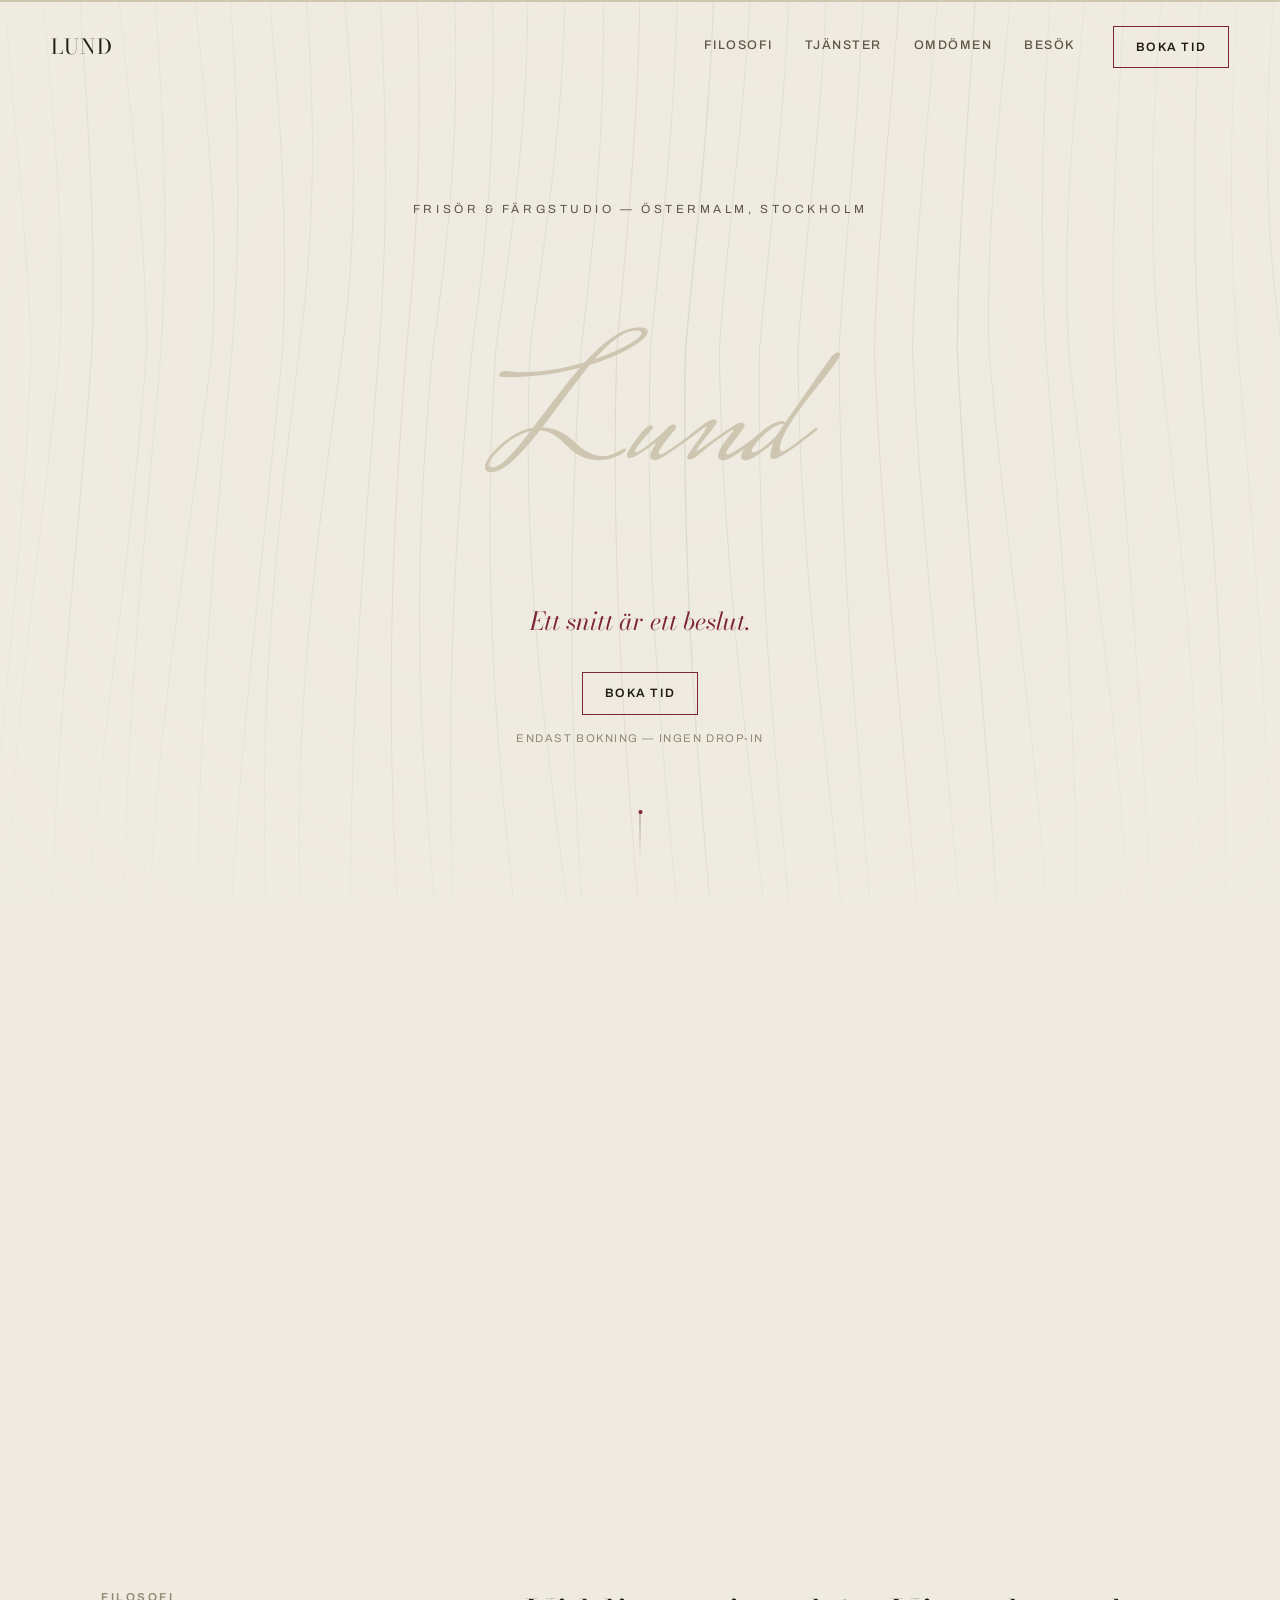
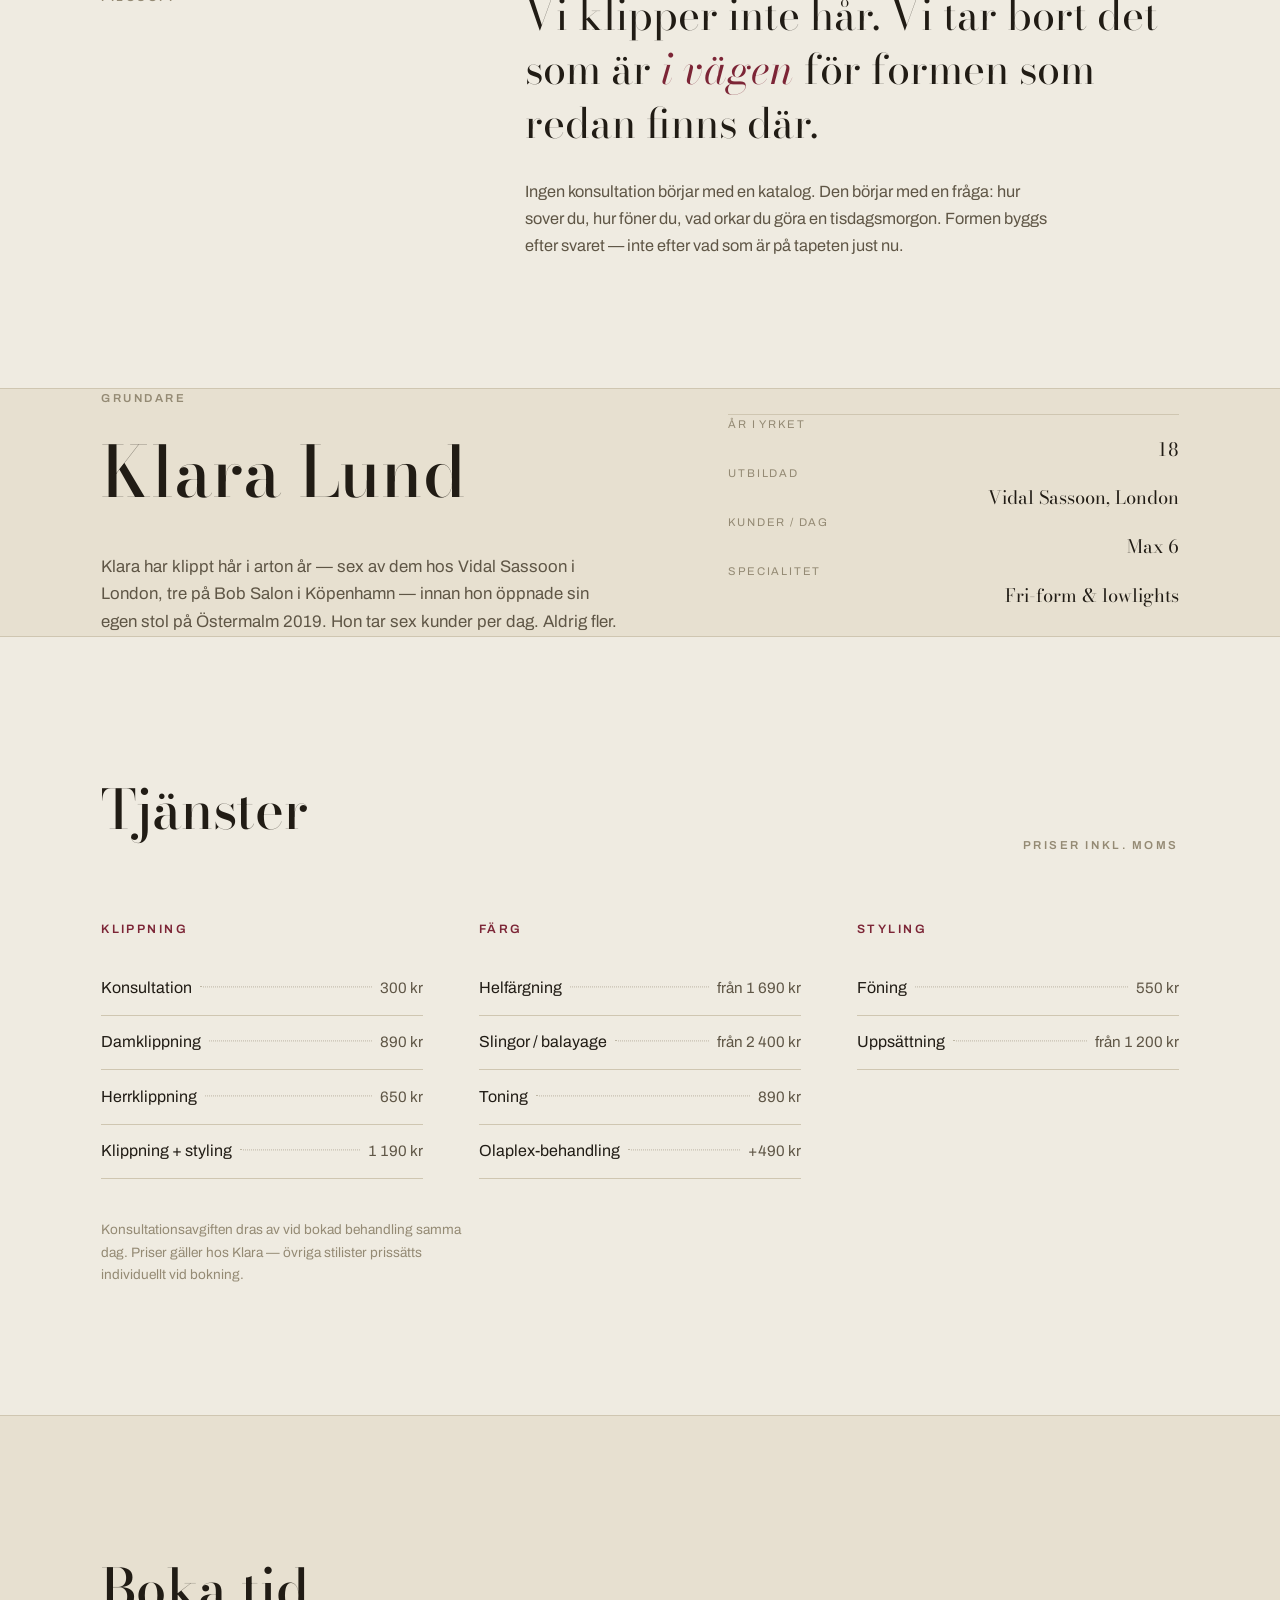
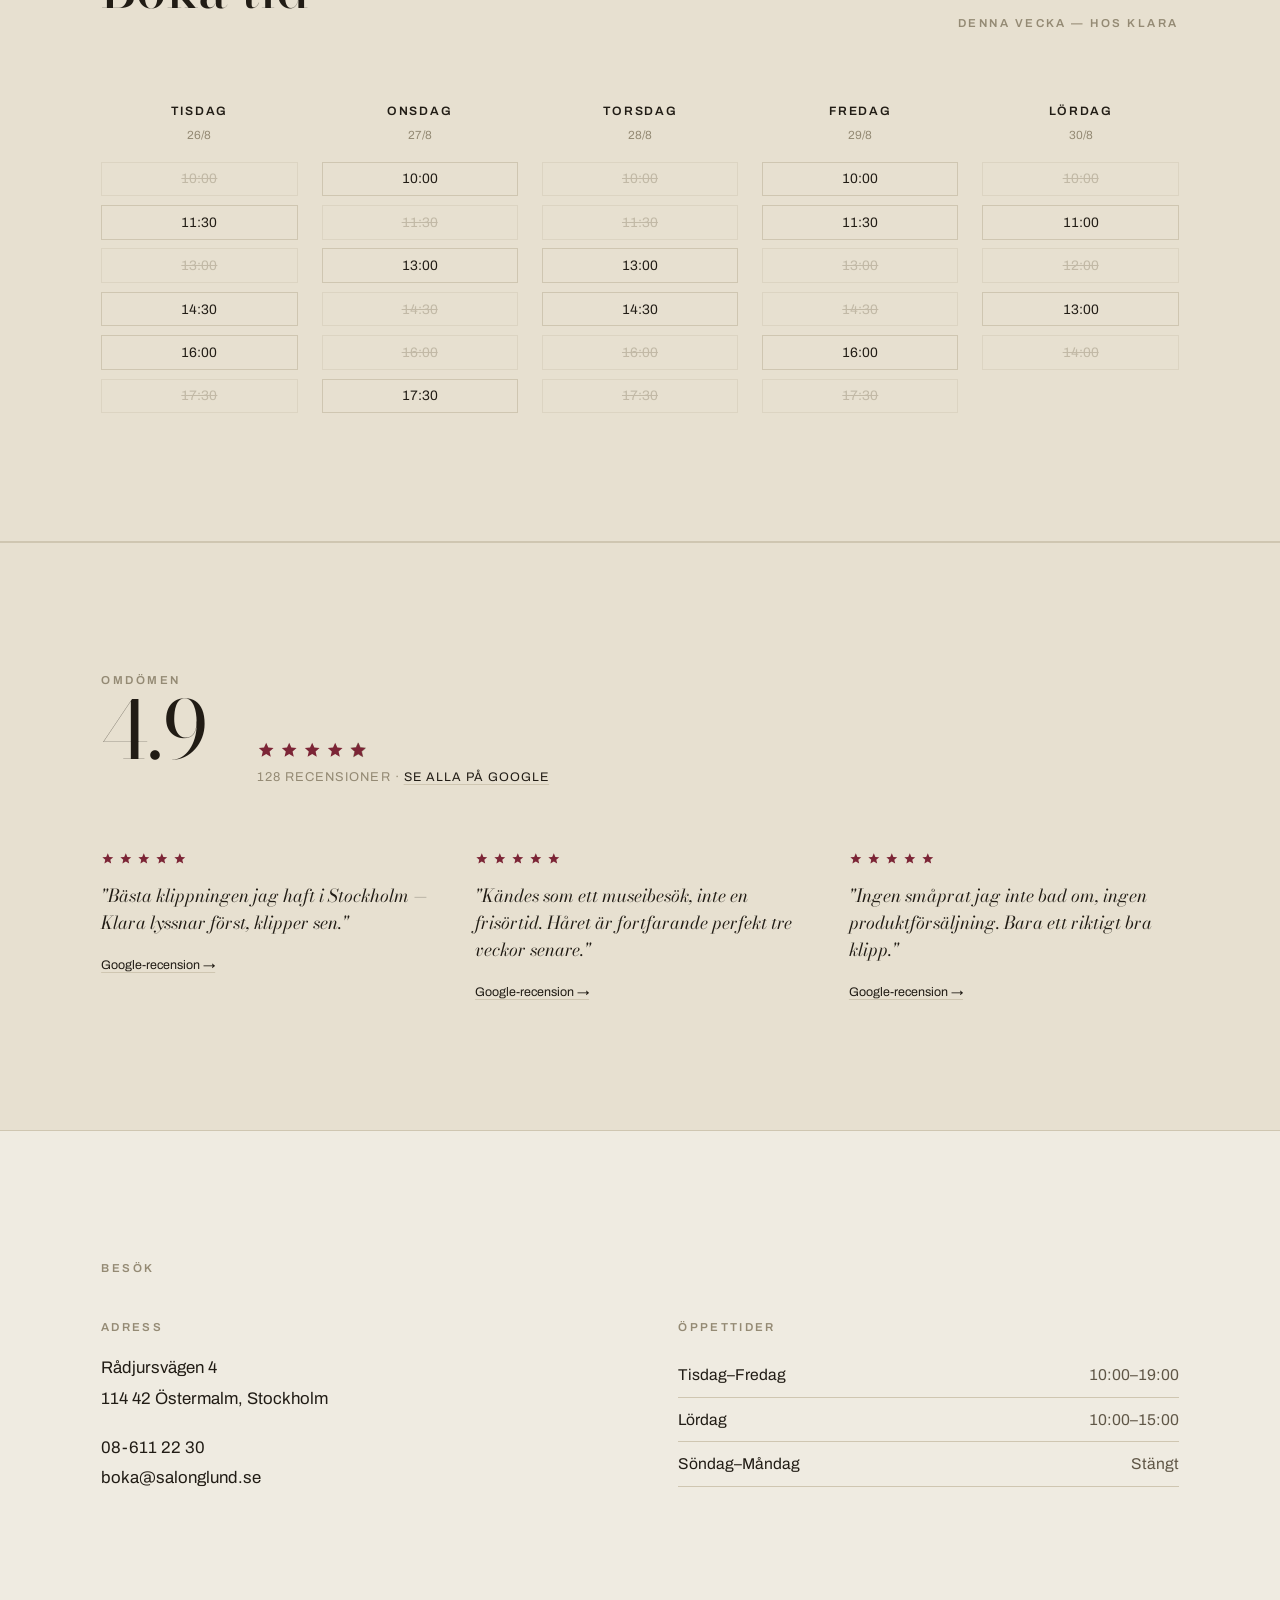
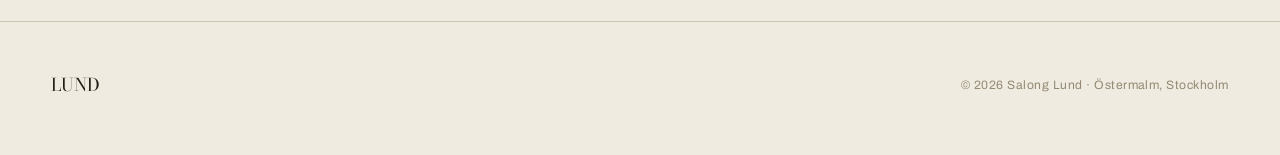
==== sites/f39015e5-6d2f-413e-9696-3f8cc32d538b/index.html @ 849faa2c "Publish: Salong Lund — index.html" ====
<!DOCTYPE html>
<html lang="sv">
<head>
<meta charset="UTF-8">
<meta name="viewport" content="width=device-width, initial-scale=1.0">
<meta name="description" content="Salong Lund — frisör i Östermalm, Stockholm. Design-koncept publicerat via AIOS.">
<title>Salong Lund</title>
<link rel="preconnect" href="https://fonts.googleapis.com">
<link rel="preconnect" href="https://fonts.gstatic.com" crossorigin>
<link href="https://fonts.googleapis.com/css2?family=Bodoni+Moda:ital,opsz,wght@0,6..96,400..600;1,6..96,400..500&family=Archivo:ital,wght@0,400;0,500;0,600;1,400&family=Mrs+Saint+Delafield&display=swap" rel="stylesheet">

<style>
  :root {
    --paper: #efebe1;
    --paper-2: #e7e0d0;
    --paper-3: #ded5c0;
    --ink: #211c15;
    --ink-dim: #5f5646;
    --ink-faint: #948a74;
    --stone: #cfc6b1;
    --oxblood: #7c2536;
    --oxblood-bright: #9c3346;
    --oxblood-tint: rgba(124, 37, 54, 0.1);

    --font-display: 'Bodoni Moda', 'Didot', 'Bodoni MT', Georgia, serif;
    --font-body: 'Archivo', 'Helvetica Neue', Arial, sans-serif;

    color-scheme: light;
  }

  * { box-sizing: border-box; }
  html { scroll-behavior: auto; }
  @media (prefers-reduced-motion: no-preference) { html { scroll-behavior: smooth; } }

  body {
    margin: 0;
    background: var(--paper);
    color: var(--ink);
    font-family: var(--font-body);
    font-size: 16px;
    line-height: 1.65;
    -webkit-font-smoothing: antialiased;
    overflow-x: hidden;
  }

  a { color: inherit; }
  h1, h2, h3 { font-family: var(--font-display); font-weight: 500; margin: 0; text-wrap: balance; }
  p { margin: 0; }
  .container { max-width: 1180px; margin: 0 auto; padding: 0 clamp(1.25rem, 4vw, 3.5rem); }

  .eyebrow {
    font-size: 0.72rem;
    font-weight: 600;
    letter-spacing: 0.22em;
    text-transform: uppercase;
    color: var(--ink-faint);
  }

  ::selection { background: var(--oxblood); color: var(--paper); }
  a:focus-visible, button:focus-visible { outline: 1.5px solid var(--oxblood-bright); outline-offset: 4px; }

  /* ---------------------------------- scroll progress ---------------------------------- */

  .scroll-progress {
    position: fixed; top: 0; left: 0; right: 0;
    height: 2px;
    z-index: 60;
    background: var(--stone);
    transform-origin: 0 50%;
  }
  .scroll-progress span {
    display: block; height: 100%; width: 100%;
    background: var(--oxblood);
    transform: scaleX(0);
    transform-origin: 0 50%;
    will-change: transform;
  }

  /* ---------------------------------- header ---------------------------------- */

  .site-header {
    position: fixed; top: 0; left: 0; right: 0; z-index: 50;
    display: flex; align-items: center; justify-content: space-between;
    padding: 1.6rem clamp(1.25rem, 4vw, 3.5rem);
    background: transparent;
    border-bottom: 1px solid transparent;
    transition: background-color 0.4s ease, border-color 0.4s ease, padding 0.4s ease;
  }
  .site-header.is-scrolled {
    background: rgba(239, 235, 225, 0.88);
    backdrop-filter: blur(10px);
    border-bottom-color: var(--stone);
    padding-top: 1.05rem; padding-bottom: 1.05rem;
  }
  .header-mark {
    font-family: var(--font-display);
    font-size: 1.3rem;
    letter-spacing: 0.04em;
    opacity: 0;
    transform: translateY(-6px);
    transition: opacity 0.5s ease, transform 0.5s ease;
  }
  .header-mark.is-visible { opacity: 1; transform: translateY(0); }
  .header-nav { display: flex; align-items: center; gap: clamp(1.25rem, 3vw, 2.75rem); }
  .header-nav a.nav-link {
    text-decoration: none; font-size: 0.78rem; font-weight: 500;
    letter-spacing: 0.12em; text-transform: uppercase; color: var(--ink-dim);
    position: relative; padding-bottom: 0.2rem;
  }
  .header-nav a.nav-link::after {
    content: ''; position: absolute; left: 0; right: 100%; bottom: 0;
    height: 1px; background: var(--oxblood); transition: right 0.3s ease;
  }
  .header-nav a.nav-link:hover::after, .header-nav a.nav-link:focus-visible::after { right: 0; }
  .header-nav a.nav-link:hover, .header-nav a.nav-link:focus-visible { color: var(--ink); }

  .btn-book {
    display: inline-flex; align-items: center; gap: 0.5rem; text-decoration: none;
    border: 1px solid var(--oxblood); color: var(--ink);
    background: transparent; padding: 0.65rem 1.35rem;
    font-size: 0.76rem; font-weight: 600; letter-spacing: 0.14em; text-transform: uppercase;
    transition: background-color 0.25s ease, color 0.25s ease;
  }
  .btn-book:hover, .btn-book:focus-visible { background: var(--oxblood); color: var(--paper); }

  /* ---------------------------------- hero ---------------------------------- */

  .hero-pin-spacer {
    position: relative;
    height: calc(100svh + 560px); /* 560px extra = the scroll budget the signature fill consumes while pinned; keep in sync with SIGNATURE_SCROLL_PX in JS */
  }
  @media (prefers-reduced-motion: reduce) { .hero-pin-spacer { height: 100svh; } }

  .hero {
    position: sticky; top: 0; height: 100svh;
    display: flex; flex-direction: column; align-items: center; justify-content: center;
    text-align: center; padding: 7rem 1.5rem 4rem; overflow: hidden;
  }
  @media (prefers-reduced-motion: reduce) { .hero { position: static; } }
  .hero canvas {
    position: absolute; inset: -6% -6%; width: 112%; height: 112%;
    opacity: 0.85; will-change: transform;
  }
  .hero-veil {
    position: absolute; inset: 0;
    background: radial-gradient(ellipse at 50% 42%, rgba(239,235,225,0) 0%, rgba(239,235,225,0.35) 58%, rgba(239,235,225,0.94) 100%);
  }
  .hero-inner { position: relative; z-index: 1; display: flex; flex-direction: column; align-items: center; gap: 0.6rem; will-change: transform, opacity; }
  .hero-eyebrow { font-size: 0.74rem; letter-spacing: 0.3em; text-transform: uppercase; color: var(--ink-dim); margin-bottom: 1.2rem; }

  .signature-wrap {
    position: relative;
    display: inline-block;
    font-family: 'Mrs Saint Delafield', 'Segoe Script', cursive;
    font-size: clamp(5.5rem, 16vw, 11rem);
    line-height: 1.4;
  }
  .signature-text {
    display: block;
    font: inherit;
    /* Padding lives HERE, not on .signature-wrap — background-clip:text
       paints relative to this element's own box, so the safety margin for
       the script font's swashes/ascenders (L's tail, d's loop) has to be
       part of the box the gradient is actually sized against. Padding on
       the parent only repositions this box, it doesn't enlarge what the
       gradient covers. */
    padding: 0.35em 0.5em 0.08em 0.5em;
    text-align: center;
    background-image: linear-gradient(90deg,
      var(--oxblood) 0%, var(--oxblood) var(--fill, 0%),
      var(--stone) var(--fill, 0%), var(--stone) 100%);
    background-size: 100% 100%;
    background-repeat: no-repeat;
    -webkit-background-clip: text;
    background-clip: text;
    color: var(--stone); /* fallback if background-clip:text isn't supported */
    -webkit-text-fill-color: transparent;
  }
  @supports not (background-clip: text) {
    .signature-text { color: var(--stone); -webkit-text-fill-color: initial; }
  }
  .signature-tip {
    position: absolute;
    top: 18%;
    width: 7px; height: 7px;
    border-radius: 50%;
    background: var(--oxblood);
    box-shadow: 0 0 0 5px var(--oxblood-tint);
    transform: translate(-50%, -50%);
    opacity: 0;
    pointer-events: none;
  }
  @media (prefers-reduced-motion: reduce) { .signature-tip { display: none; } }

  .hero-line {
    font-family: var(--font-display); font-style: italic; font-weight: 400;
    font-size: clamp(1.15rem, 2.4vw, 1.55rem); color: var(--oxblood);
    margin-top: 1.3rem;
    opacity: 0; transform: translateY(8px);
    transition: opacity 0.6s ease, transform 0.6s ease;
  }
  .hero-line.is-visible { opacity: 1; transform: translateY(0); }
  .hero-actions {
    display: flex; flex-direction: column; align-items: center; gap: 0.9rem; margin-top: 1.3rem;
    opacity: 0; transform: translateY(8px);
    transition: opacity 0.6s ease 0.1s, transform 0.6s ease 0.1s;
  }
  .hero-actions.is-visible { opacity: 1; transform: translateY(0); }
  .hero-actions small { font-size: 0.7rem; letter-spacing: 0.14em; text-transform: uppercase; color: var(--ink-faint); }
  @media (prefers-reduced-motion: reduce) {
    .hero-line, .hero-actions { opacity: 1; transform: none; transition: none; }
  }

  .scroll-cue { position: absolute; bottom: 2.4rem; left: 50%; transform: translateX(-50%); width: 1px; height: 3.2rem; background: linear-gradient(var(--ink-faint), transparent); transition: opacity 0.4s ease; }
  .scroll-cue::after {
    content: ''; position: absolute; top: 0; left: -1.5px; width: 4px; height: 4px; border-radius: 50%;
    background: var(--oxblood); animation: cue-drop 2.6s ease-in-out infinite;
  }
  @media (prefers-reduced-motion: reduce) { .scroll-cue::after { animation: none; top: 40%; } }
  @keyframes cue-drop { 0% { top: 0; opacity: 0; } 20% { opacity: 1; } 80% { opacity: 1; } 100% { top: 90%; opacity: 0; } }

  /* ---------------------------------- shared chrome ---------------------------------- */

  section.block { padding: clamp(5rem, 10vw, 8.5rem) 0; }

  .reveal { opacity: 0; transform: translateY(26px); transition: opacity 0.85s cubic-bezier(.16,.8,.24,1), transform 0.85s cubic-bezier(.16,.8,.24,1); transition-delay: var(--reveal-delay, 0s); }
  .reveal.is-visible { opacity: 1; transform: translateY(0); }
  .reveal-left { transform: translateX(-28px); }
  .reveal-left.is-visible { transform: translateX(0); }
  .reveal-right { transform: translateX(28px); }
  .reveal-right.is-visible { transform: translateX(0); }
  @media (prefers-reduced-motion: reduce) { .reveal { opacity: 1; transform: none; transition: none; } }

  /* ---------------------------------- philosophy ---------------------------------- */

  .philosophy-grid { display: grid; grid-template-columns: 0.85fr 1.6fr; gap: clamp(2rem, 6vw, 5rem); align-items: start; }
  .philosophy-sticky { position: sticky; top: 8.5rem; }
  .philosophy-quote { font-family: var(--font-display); font-size: clamp(1.7rem, 3.4vw, 2.6rem); line-height: 1.3; color: var(--ink); }
  .philosophy-quote em { color: var(--oxblood); font-style: italic; }
  .philosophy-body { margin-top: 1.8rem; max-width: 58ch; color: var(--ink-dim); font-size: 1.02rem; }
  .read-line { position: relative; width: 1px; height: 100%; background: var(--stone); position: absolute; left: -2rem; top: 0; display: none; }

  /* ---------------------------------- founder ---------------------------------- */

  .founder { background: var(--paper-2); border-top: 1px solid var(--stone); border-bottom: 1px solid var(--stone); }
  .founder-grid { display: grid; grid-template-columns: 1.1fr 0.9fr; gap: clamp(2.5rem, 6vw, 6rem); align-items: center; }
  .founder-name { font-size: clamp(2.6rem, 6vw, 4.4rem); margin: 0.4rem 0 1.4rem; }
  .founder-bio { color: var(--ink-dim); font-size: 1.05rem; max-width: 52ch; }
  .founder-facts { display: flex; flex-direction: column; border-top: 1px solid var(--stone); }
  .founder-facts dl { display: flex; justify-content: space-between; align-items: baseline; gap: 1.5rem; margin: 0; padding: 1.05rem 0; border-bottom: 1px solid var(--stone); }
  .founder-facts dt { font-size: 0.7rem; letter-spacing: 0.16em; text-transform: uppercase; color: var(--ink-faint); }
  .founder-facts dd { margin: 0; text-align: right; font-family: var(--font-display); font-size: 1.15rem; color: var(--ink); font-variant-numeric: tabular-nums; }

  /* ---------------------------------- services menu ---------------------------------- */

  .menu-head { display: flex; justify-content: space-between; align-items: flex-end; gap: 2rem; margin-bottom: clamp(2.5rem, 6vw, 4rem); }
  .menu-title { font-size: clamp(2.2rem, 5vw, 3.4rem); }
  .menu-groups { display: grid; grid-template-columns: repeat(3, 1fr); gap: clamp(2.5rem, 5vw, 3.5rem); }
  .menu-group h3 { font-size: 0.76rem; font-weight: 600; letter-spacing: 0.2em; text-transform: uppercase; color: var(--oxblood); font-family: var(--font-body); margin-bottom: 1.4rem; }
  .menu-item { display: flex; align-items: baseline; gap: 0.5rem; padding: 0.85rem 0; border-bottom: 1px solid var(--stone); }
  .menu-item .name { font-size: 1rem; color: var(--ink); }
  .menu-item .leader { flex: 1; border-bottom: 1px dotted var(--ink-faint); transform: translateY(-0.35em); opacity: 0.55; }
  .menu-item .price { font-variant-numeric: tabular-nums; color: var(--ink-dim); font-size: 0.95rem; white-space: nowrap; }
  .menu-note { margin-top: 2.5rem; font-size: 0.85rem; color: var(--ink-faint); max-width: 46ch; }

  /* ---------------------------------- booking ---------------------------------- */

  .booking { background: var(--paper-2); border-top: 1px solid var(--stone); border-bottom: 1px solid var(--stone); }
  .booking-head { display: flex; justify-content: space-between; align-items: flex-end; gap: 2rem; margin-bottom: clamp(2.5rem, 6vw, 4rem); }
  .booking-title { font-size: clamp(2.2rem, 5vw, 3.4rem); }
  .booking-grid { display: grid; grid-template-columns: repeat(5, 1fr); gap: clamp(0.75rem, 2vw, 1.5rem); }
  .booking-day-label { text-align: center; margin-bottom: 1rem; }
  .booking-day-label .d { font-family: var(--font-body); font-size: 0.76rem; font-weight: 600; letter-spacing: 0.14em; text-transform: uppercase; color: var(--ink); }
  .booking-day-label .date { display: block; font-size: 0.74rem; color: var(--ink-faint); margin-top: 0.15rem; }
  .booking-slots { display: flex; flex-direction: column; gap: 0.55rem; }
  .slot-btn {
    font-family: var(--font-body); font-variant-numeric: tabular-nums;
    font-size: 0.86rem; padding: 0.55rem 0.4rem; text-align: center;
    border: 1px solid var(--stone); background: transparent; color: var(--ink);
    cursor: pointer; transition: background-color 0.2s ease, color 0.2s ease, border-color 0.2s ease;
  }
  .slot-btn:hover:not(:disabled) { border-color: var(--oxblood); }
  .slot-btn:disabled { color: var(--ink-faint); border-color: var(--stone); opacity: 0.45; cursor: default; text-decoration: line-through; }
  .slot-btn.is-selected { background: var(--oxblood); border-color: var(--oxblood); color: var(--paper); }

  /* ---------------------------------- fake third-party widget mockup ----------------------------------
     Deliberately NOT Lund's own design language (different fonts, different
     colors, rounder corners) — the whole point is to show how it would jar
     against the rest of the site. Invented colors "in the style of" a
     generic booking SaaS, not a real screenshot or copy of anyone's actual
     product — labeled as such inside itself too. */
  .bd-backdrop {
    position: fixed; inset: 0; z-index: 200;
    background: rgba(15, 20, 18, 0.55);
    display: flex; align-items: center; justify-content: center;
    padding: 1.5rem;
    opacity: 0; pointer-events: none;
    transition: opacity 0.25s ease;
  }
  .bd-backdrop.is-open { opacity: 1; pointer-events: auto; }
  .bd-modal {
    width: 100%; max-width: 380px;
    background: #ffffff;
    border-radius: 14px;
    overflow: hidden;
    font-family: -apple-system, BlinkMacSystemFont, "Segoe UI", Roboto, Helvetica, Arial, sans-serif;
    box-shadow: 0 20px 60px rgba(0,0,0,0.35);
    transform: translateY(14px) scale(0.98);
    transition: transform 0.25s ease;
  }
  .bd-backdrop.is-open .bd-modal { transform: translateY(0) scale(1); }
  .bd-header {
    background: #0f4c3d; color: #fff;
    padding: 1rem 1.25rem;
    display: flex; align-items: center; justify-content: space-between;
  }
  .bd-brand { display: flex; align-items: center; gap: 0.5rem; font-weight: 700; font-size: 1rem; letter-spacing: -0.01em; }
  .bd-brand .dot { width: 9px; height: 9px; border-radius: 50%; background: #4fd8a8; }
  .bd-close { background: none; border: 0; color: rgba(255,255,255,0.8); font-size: 1.2rem; cursor: pointer; line-height: 1; padding: 0.25rem; }
  .bd-close:hover { color: #fff; }
  .bd-body { padding: 1.25rem 1.25rem 1.5rem; }
  .bd-disclaimer {
    font-size: 0.68rem; color: #8a8f8d; background: #f2f4f3;
    border-radius: 6px; padding: 0.45rem 0.6rem; margin-bottom: 1rem;
    line-height: 1.4;
  }
  .bd-slot-summary { font-size: 0.95rem; color: #16211c; margin-bottom: 1rem; }
  .bd-slot-summary strong { display: block; font-size: 1.05rem; margin-bottom: 0.15rem; }
  .bd-field { margin-bottom: 0.85rem; }
  .bd-field label { display: block; font-size: 0.76rem; color: #5b625f; margin-bottom: 0.3rem; }
  .bd-field input {
    width: 100%; box-sizing: border-box;
    border: 1px solid #d7dcda; border-radius: 8px;
    padding: 0.6rem 0.7rem; font-size: 0.92rem; font-family: inherit; color: #16211c;
  }
  .bd-field input:focus { outline: none; border-color: #0f4c3d; box-shadow: 0 0 0 3px rgba(15,76,61,0.14); }
  .bd-confirm-btn {
    width: 100%; border: 0; border-radius: 8px;
    background: #0f4c3d; color: #fff;
    padding: 0.8rem; font-size: 0.95rem; font-weight: 600; font-family: inherit;
    cursor: pointer; margin-top: 0.3rem;
    transition: background-color 0.2s ease;
  }
  .bd-confirm-btn:hover { background: #123f34; }
  .bd-success { display: none; text-align: center; padding: 0.5rem 0 0.25rem; }
  .bd-success .check {
    width: 42px; height: 42px; border-radius: 50%; background: #e6f6ef; color: #0f4c3d;
    display: flex; align-items: center; justify-content: center; margin: 0 auto 0.75rem; font-size: 1.3rem;
  }
  .bd-success p { font-size: 0.92rem; color: #16211c; margin-bottom: 0.3rem; }
  .bd-success .fine { font-size: 0.76rem; color: #8a8f8d; }
  .bd-backdrop.is-done .bd-form { display: none; }
  .bd-backdrop.is-done .bd-success { display: block; }

  @media (max-width: 860px) {
    .booking-grid { grid-template-columns: repeat(5, minmax(0, 1fr)); gap: 0.4rem; }
    .slot-btn { font-size: 0.72rem; padding: 0.45rem 0.15rem; }
    .booking-day-label .d { font-size: 0.62rem; }
  }
  @media (max-width: 620px) {
    .booking-grid { grid-template-columns: 1fr; gap: 1.5rem; }
    .booking-slots { flex-direction: row; flex-wrap: wrap; }
    .slot-btn { flex: 1 1 30%; }
  }

  /* ---------------------------------- reviews ---------------------------------- */

  .reviews { background: var(--paper-2); border-top: 1px solid var(--stone); border-bottom: 1px solid var(--stone); }
  .reviews-top { display: flex; align-items: baseline; gap: clamp(1.5rem, 4vw, 3rem); flex-wrap: wrap; margin-bottom: clamp(2.5rem, 6vw, 4rem); }
  .rating-number { font-family: var(--font-display); font-size: clamp(3.2rem, 7vw, 5rem); line-height: 1; font-variant-numeric: tabular-nums; }
  .rating-side { display: flex; flex-direction: column; gap: 0.5rem; }

  .stars { display: inline-flex; gap: 0.28rem; }
  .star { position: relative; width: 1.15rem; height: 1.15rem; }
  .star svg { position: absolute; inset: 0; width: 100%; height: 100%; }
  .star .bg path { fill: none; stroke: var(--ink-faint); stroke-width: 1.2; }
  .star .fg { position: absolute; inset: 0; overflow: hidden; }
  .star .fg path { fill: var(--oxblood); }
  .star-filled path { fill: var(--oxblood); }
  .star-outline path { fill: none; stroke: var(--ink-faint); stroke-width: 1.2; }
  .rating-count { font-size: 0.8rem; letter-spacing: 0.08em; text-transform: uppercase; color: var(--ink-faint); }

  .review-grid { display: grid; grid-template-columns: repeat(3, 1fr); gap: clamp(1.75rem, 4vw, 2.75rem); }
  .review-card { display: flex; flex-direction: column; gap: 1.1rem; }
  .review-card .stars .star { width: 0.85rem; height: 0.85rem; }
  .review-card p.quote { font-family: var(--font-display); font-style: italic; font-size: 1.12rem; line-height: 1.5; color: var(--ink); }
  .review-source {
    display: inline-flex; align-items: center; gap: 0.35rem;
    font-size: 0.78rem; color: var(--ink);
    text-decoration: underline; text-decoration-color: var(--stone); text-underline-offset: 3px;
    width: fit-content;
  }
  .review-source:hover, .review-source:focus-visible { text-decoration-color: var(--oxblood); }
  .rating-source {
    font-size: 0.78rem; color: var(--ink); text-decoration: underline;
    text-decoration-color: var(--stone); text-underline-offset: 3px;
  }
  .rating-source:hover, .rating-source:focus-visible { text-decoration-color: var(--oxblood); }

  /* ---------------------------------- visit ---------------------------------- */

  .visit-grid { display: grid; grid-template-columns: 1fr 1fr; gap: clamp(2.5rem, 6vw, 5rem); }
  .visit-block h3 { font-size: 0.72rem; font-weight: 600; letter-spacing: 0.2em; text-transform: uppercase; color: var(--ink-faint); font-family: var(--font-body); margin-bottom: 1rem; }
  .visit-block address, .visit-block p { font-style: normal; color: var(--ink); font-size: 1.05rem; line-height: 1.8; }
  .hours-table { width: 100%; border-collapse: collapse; margin-top: 0.2rem; }
  .hours-table td { padding: 0.55rem 0; border-bottom: 1px solid var(--stone); font-size: 0.98rem; }
  .hours-table td:last-child { text-align: right; font-variant-numeric: tabular-nums; color: var(--ink-dim); }

  /* ---------------------------------- footer ---------------------------------- */

  .site-footer {
    padding: 3rem clamp(1.25rem, 4vw, 3.5rem) 3.5rem;
    display: flex; justify-content: space-between; align-items: center; flex-wrap: wrap; gap: 1rem;
    border-top: 1px solid var(--stone);
  }
  .site-footer .mark { font-family: var(--font-display); font-size: 1.1rem; }
  .site-footer .fine { font-size: 0.76rem; color: var(--ink-faint); letter-spacing: 0.04em; }

  /* ---------------------------------- responsive ---------------------------------- */

  @media (max-width: 860px) {
    .header-nav .nav-links { display: none; }
    .philosophy-grid, .founder-grid, .visit-grid { grid-template-columns: 1fr; }
    .philosophy-sticky { position: static; }
    .menu-groups { grid-template-columns: 1fr; }
    .review-grid { grid-template-columns: 1fr; gap: 2.5rem; }
    .reviews-top { flex-direction: column; align-items: flex-start; gap: 0.9rem; }
  }
</style>
</head>
<body>
<div class="scroll-progress"><span id="scrollProgressBar"></span></div>

<header class="site-header" id="siteHeader">
  <div class="header-mark" id="headerMark">LUND</div>
  <nav class="header-nav">
    <div class="nav-links" style="display:flex; gap:2rem;">
      <a class="nav-link" href="#filosofi">Filosofi</a>
      <a class="nav-link" href="#tjanster">Tjänster</a>
      <a class="nav-link" href="#omdomen">Omdömen</a>
      <a class="nav-link" href="#besok">Besök</a>
    </div>
    <a class="btn-book" href="#boka">Boka tid</a>
  </nav>
</header>

<main>
  <div class="hero-pin-spacer" id="heroPinSpacer">
    <section class="hero">
      <canvas id="strandCanvas" aria-hidden="true"></canvas>
      <div class="hero-veil" aria-hidden="true"></div>
      <div class="hero-inner" id="heroInner">
        <p class="hero-eyebrow">Frisör &amp; färgstudio — Östermalm, Stockholm</p>
        <h1 class="signature-wrap" id="signatureWrap">
          <span class="signature-text" id="signatureText">Lund</span>
          <span class="signature-tip" id="signatureTip" aria-hidden="true"></span>
        </h1>
        <p class="hero-line" id="heroLine">Ett snitt är ett beslut.</p>
        <div class="hero-actions" id="heroActions">
          <a class="btn-book" href="#boka">Boka tid</a>
          <small>Endast bokning — ingen drop-in</small>
        </div>
      </div>
      <div class="scroll-cue" id="scrollCue" aria-hidden="true"></div>
    </section>
  </div>

  <section class="block" id="filosofi">
    <div class="container philosophy-grid">
      <div class="philosophy-sticky reveal reveal-left"><p class="eyebrow">Filosofi</p></div>
      <div class="reveal reveal-right" style="--reveal-delay:0.1s;">
        <p class="philosophy-quote">Vi klipper inte hår. Vi tar bort det som är <em>i vägen</em> för formen som redan finns där.</p>
        <p class="philosophy-body">Ingen konsultation börjar med en katalog. Den börjar med en fråga: hur sover du, hur föner du, vad orkar du göra en tisdagsmorgon. Formen byggs efter svaret — inte efter vad som är på tapeten just nu.</p>
      </div>
    </div>
  </section>

  <section class="founder">
    <div class="container">
      <div class="founder-grid">
        <div class="reveal reveal-left">
          <p class="eyebrow">Grundare</p>
          <h2 class="founder-name">Klara Lund</h2>
          <p class="founder-bio">Klara har klippt hår i arton år — sex av dem hos Vidal Sassoon i London, tre på Bob Salon i Köpenhamn — innan hon öppnade sin egen stol på Östermalm 2019. Hon tar sex kunder per dag. Aldrig fler.</p>
        </div>
        <dl class="founder-facts reveal reveal-right" style="--reveal-delay:0.15s;">
          <div><dt>År i yrket</dt><dd data-count-to="18">0</dd></div>
          <div><dt>Utbildad</dt><dd>Vidal Sassoon, London</dd></div>
          <div><dt>Kunder / dag</dt><dd>Max <span data-count-to="6">0</span></dd></div>
          <div><dt>Specialitet</dt><dd>Fri-form &amp; lowlights</dd></div>
        </dl>
      </div>
    </div>
  </section>

  <section class="block" id="tjanster">
    <div class="container">
      <div class="menu-head reveal">
        <h2 class="menu-title">Tjänster</h2>
        <p class="eyebrow">Priser inkl. moms</p>
      </div>
      <div class="menu-groups">
        <div class="menu-group reveal" style="--reveal-delay:0s;">
          <h3>Klippning</h3>
          <div class="menu-item"><span class="name">Konsultation</span><span class="leader"></span><span class="price">300 kr</span></div>
          <div class="menu-item"><span class="name">Damklippning</span><span class="leader"></span><span class="price">890 kr</span></div>
          <div class="menu-item"><span class="name">Herrklippning</span><span class="leader"></span><span class="price">650 kr</span></div>
          <div class="menu-item"><span class="name">Klippning + styling</span><span class="leader"></span><span class="price">1 190 kr</span></div>
        </div>
        <div class="menu-group reveal" style="--reveal-delay:0.12s;">
          <h3>Färg</h3>
          <div class="menu-item"><span class="name">Helfärgning</span><span class="leader"></span><span class="price">från 1 690 kr</span></div>
          <div class="menu-item"><span class="name">Slingor / balayage</span><span class="leader"></span><span class="price">från 2 400 kr</span></div>
          <div class="menu-item"><span class="name">Toning</span><span class="leader"></span><span class="price">890 kr</span></div>
          <div class="menu-item"><span class="name">Olaplex-behandling</span><span class="leader"></span><span class="price">+490 kr</span></div>
        </div>
        <div class="menu-group reveal" style="--reveal-delay:0.24s;">
          <h3>Styling</h3>
          <div class="menu-item"><span class="name">Föning</span><span class="leader"></span><span class="price">550 kr</span></div>
          <div class="menu-item"><span class="name">Uppsättning</span><span class="leader"></span><span class="price">från 1 200 kr</span></div>
        </div>
      </div>
      <p class="menu-note reveal">Konsultationsavgiften dras av vid bokad behandling samma dag. Priser gäller hos Klara — övriga stilister prissätts individuellt vid bokning.</p>
    </div>
  </section>

  <section class="booking block" id="boka">
    <div class="container">
      <div class="booking-head reveal">
        <h2 class="booking-title">Boka tid</h2>
        <p class="eyebrow">Denna vecka — hos Klara</p>
      </div>
      <div class="booking-grid reveal" id="bookingGrid"></div>
    </div>
  </section>

  <div class="bd-backdrop" id="bdBackdrop">
    <div class="bd-modal" role="dialog" aria-modal="true" aria-label="Bokning">
      <div class="bd-header">
        <div class="bd-brand"><span class="dot" aria-hidden="true"></span>bokadirekt</div>
        <button class="bd-close" id="bdClose" type="button" aria-label="Stäng">&times;</button>
      </div>
      <div class="bd-body">
        <p class="bd-disclaimer">Exempel — påhittat utseende, inte Bokadirekts verkliga design. Ingen riktig bokning skapas.</p>
        <div class="bd-form">
          <div class="bd-slot-summary">
            <strong id="bdSlotLine">—</strong>
            Klippning hos Klara Lund
          </div>
          <div class="bd-field"><label for="bdName">Namn</label><input id="bdName" type="text" placeholder="För- och efternamn"></div>
          <div class="bd-field"><label for="bdPhone">Telefonnummer</label><input id="bdPhone" type="tel" placeholder="07X-XXX XX XX"></div>
          <button class="bd-confirm-btn" id="bdConfirm" type="button">Bekräfta bokning</button>
        </div>
        <div class="bd-success">
          <div class="check" aria-hidden="true">&#10003;</div>
          <p id="bdSuccessLine">Bokat!</p>
          <p class="fine">En bekräftelse skickas via SMS.</p>
        </div>
      </div>
    </div>
  </div>

  <section class="reviews block" id="omdomen">
    <div class="container">
      <p class="eyebrow reveal">Omdömen</p>
      <div class="reviews-top reveal">
        <div class="rating-number" data-count-to="4.9" data-decimals="1">0.0</div>
        <div class="rating-side">
          <span class="stars" data-rating="4.9" aria-label="4,9 av 5 stjärnor"></span>
          <span class="rating-count">128 recensioner · <a class="rating-source" href="https://search.google.com/local/reviews?placeid=DEMO_PLACE_ID_SALONG_LUND" target="_blank" rel="noopener">se alla på Google</a></span>
        </div>
      </div>
      <div class="review-grid">
        <div class="review-card reveal" style="--reveal-delay:0s;">
          <span class="stars" data-rating="5"></span>
          <p class="quote">"Bästa klippningen jag haft i Stockholm — Klara lyssnar först, klipper sen."</p>
          <a class="review-source" href="https://search.google.com/local/reviews?placeid=DEMO_PLACE_ID_SALONG_LUND" target="_blank" rel="noopener">Google-recension →</a>
        </div>
        <div class="review-card reveal" style="--reveal-delay:0.12s;">
          <span class="stars" data-rating="5"></span>
          <p class="quote">"Kändes som ett museibesök, inte en frisörtid. Håret är fortfarande perfekt tre veckor senare."</p>
          <a class="review-source" href="https://search.google.com/local/reviews?placeid=DEMO_PLACE_ID_SALONG_LUND" target="_blank" rel="noopener">Google-recension →</a>
        </div>
        <div class="review-card reveal" style="--reveal-delay:0.24s;">
          <span class="stars" data-rating="5"></span>
          <p class="quote">"Ingen småprat jag inte bad om, ingen produktförsäljning. Bara ett riktigt bra klipp."</p>
          <a class="review-source" href="https://search.google.com/local/reviews?placeid=DEMO_PLACE_ID_SALONG_LUND" target="_blank" rel="noopener">Google-recension →</a>
        </div>
      </div>
    </div>
  </section>

  <section class="block" id="besok">
    <div class="container">
      <p class="eyebrow reveal" style="margin-bottom:2.5rem;">Besök</p>
      <div class="visit-grid">
        <div class="visit-block reveal reveal-left">
          <h3>Adress</h3>
          <address>Rådjursvägen 4<br>114 42 Östermalm, Stockholm</address>
          <p style="margin-top:1.2rem;">08-611 22 30<br>boka@salonglund.se</p>
        </div>
        <div class="visit-block reveal reveal-right" style="--reveal-delay:0.1s;">
          <h3>Öppettider</h3>
          <table class="hours-table">
            <tr><td>Tisdag–Fredag</td><td>10:00–19:00</td></tr>
            <tr><td>Lördag</td><td>10:00–15:00</td></tr>
            <tr><td>Söndag–Måndag</td><td>Stängt</td></tr>
          </table>
        </div>
      </div>
    </div>
  </section>
</main>

<footer class="site-footer">
  <span class="mark">LUND</span>
  <span class="fine">© 2026 Salong Lund · Östermalm, Stockholm</span>
</footer>

<script>
  var reduceMotion = window.matchMedia('(prefers-reduced-motion: reduce)').matches;

  /* ---------- scroll progress + header state + hero parallax (single rAF loop) ---------- */
  var progressBar = document.getElementById('scrollProgressBar');
  var header = document.getElementById('siteHeader');
  var headerMark = document.getElementById('headerMark');
  var heroInner = document.getElementById('heroInner');
  var canvas = document.getElementById('strandCanvas');
  var hero = document.querySelector('.hero');
  var ctx = canvas.getContext('2d');

  var signatureText = document.getElementById('signatureText');
  var signatureTip = document.getElementById('signatureTip');
  var signatureWrap = document.getElementById('signatureWrap');
  var heroLine = document.getElementById('heroLine');
  var heroActions = document.getElementById('heroActions');
  var scrollCue = document.getElementById('scrollCue');

  // ~2 scroll gestures' worth of distance — the whole point is that it's over fast.
  var SIGNATURE_SCROLL_PX = 560;

  if (reduceMotion) {
    signatureText.style.setProperty('--fill', '100%');
    heroLine.classList.add('is-visible');
    heroActions.classList.add('is-visible');
  }

  function onScrollFrame() {
    var doc = document.documentElement;
    var max = doc.scrollHeight - doc.clientHeight;
    var frac = max > 0 ? window.scrollY / max : 0;
    progressBar.style.transform = 'scaleX(' + frac + ')';
    header.classList.toggle('is-scrolled', window.scrollY > 40);

    var sigProgress = 0;
    if (!reduceMotion) {
      sigProgress = Math.min(1, window.scrollY / SIGNATURE_SCROLL_PX);
      signatureText.style.setProperty('--fill', (sigProgress * 100) + '%');

      if (sigProgress > 0 && sigProgress < 1) {
        var wrapW = signatureWrap.offsetWidth;
        signatureTip.style.left = (sigProgress * wrapW) + 'px';
        signatureTip.style.opacity = '1';
      } else {
        signatureTip.style.opacity = '0';
      }

      var textProgress = Math.max(0, Math.min(1, (sigProgress - 0.7) / 0.3));
      heroLine.classList.toggle('is-visible', textProgress > 0.05);
      heroActions.classList.toggle('is-visible', textProgress > 0.3);
      scrollCue.style.opacity = sigProgress > 0.03 ? '0' : '1';
    }

    // Hero parallax only kicks in once the signature has finished writing —
    // scrolling past that point exits the hero as before.
    var effectiveScroll = Math.max(0, window.scrollY - SIGNATURE_SCROLL_PX);
    var heroH = hero.offsetHeight;
    var heroFrac = Math.min(1, effectiveScroll / (heroH * 0.7));
    headerMark.classList.toggle('is-visible', heroFrac > 0.7);

    if (!reduceMotion) {
      heroInner.style.transform = 'translateY(' + (heroFrac * 60) + 'px)';
      heroInner.style.opacity = String(1 - heroFrac * 1.1);
      canvas.style.transform = 'translateY(' + (window.scrollY * 0.18) + 'px)';
    }
  }
  window.addEventListener('scroll', onScrollFrame, { passive: true });
  onScrollFrame();

  /* ---------- reveal on scroll (staggered via --reveal-delay, respects reduced motion) ---------- */
  var revealEls = document.querySelectorAll('.reveal');
  if ('IntersectionObserver' in window && !reduceMotion) {
    var io = new IntersectionObserver(function (entries) {
      entries.forEach(function (entry) {
        if (entry.isIntersecting) {
          entry.target.classList.add('is-visible');
          io.unobserve(entry.target);
        }
      });
    }, { threshold: 0.15 });
    revealEls.forEach(function (el) { io.observe(el); });
  } else {
    revealEls.forEach(function (el) { el.classList.add('is-visible'); });
  }

  /* ---------- count-up numbers, triggered alongside their reveal ---------- */
  function countUp(el) {
    var target = parseFloat(el.getAttribute('data-count-to'));
    var decimals = parseInt(el.getAttribute('data-decimals') || '0', 10);
    if (reduceMotion) { el.textContent = target.toFixed(decimals); return; }
    var duration = 1100, start = null;
    function step(ts) {
      if (start === null) start = ts;
      var p = Math.min(1, (ts - start) / duration);
      var eased = 1 - Math.pow(1 - p, 3);
      el.textContent = (target * eased).toFixed(decimals);
      if (p < 1) requestAnimationFrame(step);
    }
    requestAnimationFrame(step);
  }
  var countEls = document.querySelectorAll('[data-count-to]');
  if ('IntersectionObserver' in window) {
    var ioCount = new IntersectionObserver(function (entries) {
      entries.forEach(function (entry) {
        if (entry.isIntersecting) { countUp(entry.target); ioCount.unobserve(entry.target); }
      });
    }, { threshold: 0.6 });
    countEls.forEach(function (el) { ioCount.observe(el); });
  } else {
    countEls.forEach(function (el) { el.textContent = el.getAttribute('data-count-to'); });
  }

  /* ---------- stars: whole stars render as one plain filled/outline SVG each
     (no clip-path, nothing that can fail to apply) — only a genuinely
     fractional star (e.g. the 4.9 average) uses a partial-fill layer, with
     its clip-path baked in at creation time, not set later by any observer
     or animation frame. ---------- */
  var STAR_PATH = 'M12 2.4l2.79 6.24 6.8.62-5.16 4.55 1.54 6.67L12 16.98l-6 3.5 1.54-6.67-5.16-4.55 6.8-.62L12 2.4z';
  document.querySelectorAll('.stars[data-rating]').forEach(function (el) {
    var rating = parseFloat(el.getAttribute('data-rating')) || 0;
    for (var i = 0; i < 5; i++) {
      var fillPct = Math.max(0, Math.min(1, rating - i)) * 100;
      var wrap = document.createElement('span');
      wrap.className = 'star';
      if (fillPct >= 99.5) {
        wrap.innerHTML = '<svg class="star-filled" viewBox="0 0 24 24"><path d="' + STAR_PATH + '"/></svg>';
      } else if (fillPct <= 0.5) {
        wrap.innerHTML = '<svg class="star-outline" viewBox="0 0 24 24"><path d="' + STAR_PATH + '"/></svg>';
      } else {
        wrap.innerHTML =
          '<svg class="bg" viewBox="0 0 24 24"><path d="' + STAR_PATH + '"/></svg>' +
          '<span class="fg" style="clip-path: inset(0 ' + (100 - fillPct) + '% 0 0);">' +
            '<svg viewBox="0 0 24 24"><path d="' + STAR_PATH + '"/></svg>' +
          '</span>';
      }
      el.appendChild(wrap);
    }
  });

  /* ---------- booking calendar — example data only, nothing here is a
     real appointment: no request is ever sent anywhere, nothing persists
     past a page reload. Purely to demonstrate the feel of booking directly
     on the salon's own site instead of a generic embedded widget. ---------- */
  var BOOKING_DAYS = [
    { label: 'Tisdag', date: '26/8', slots: [
      { time: '10:00', open: false }, { time: '11:30', open: true }, { time: '13:00', open: false },
      { time: '14:30', open: true }, { time: '16:00', open: true }, { time: '17:30', open: false }
    ] },
    { label: 'Onsdag', date: '27/8', slots: [
      { time: '10:00', open: true }, { time: '11:30', open: false }, { time: '13:00', open: true },
      { time: '14:30', open: false }, { time: '16:00', open: false }, { time: '17:30', open: true }
    ] },
    { label: 'Torsdag', date: '28/8', slots: [
      { time: '10:00', open: false }, { time: '11:30', open: false }, { time: '13:00', open: true },
      { time: '14:30', open: true }, { time: '16:00', open: false }, { time: '17:30', open: false }
    ] },
    { label: 'Fredag', date: '29/8', slots: [
      { time: '10:00', open: true }, { time: '11:30', open: true }, { time: '13:00', open: false },
      { time: '14:30', open: false }, { time: '16:00', open: true }, { time: '17:30', open: false }
    ] },
    { label: 'Lördag', date: '30/8', slots: [
      { time: '10:00', open: false }, { time: '11:00', open: true }, { time: '12:00', open: false },
      { time: '13:00', open: true }, { time: '14:00', open: false }
    ] }
  ];

  var bookingGrid = document.getElementById('bookingGrid');
  var selectedSlotBtn = null;
  var selectedLabel = null;

  BOOKING_DAYS.forEach(function (day) {
    var col = document.createElement('div');

    var dayLabel = document.createElement('div');
    dayLabel.className = 'booking-day-label';
    dayLabel.innerHTML = '<span class="d">' + day.label + '</span><span class="date">' + day.date + '</span>';
    col.appendChild(dayLabel);

    var slotsWrap = document.createElement('div');
    slotsWrap.className = 'booking-slots';
    day.slots.forEach(function (slot) {
      var btn = document.createElement('button');
      btn.type = 'button';
      btn.className = 'slot-btn';
      btn.textContent = slot.time;
      if (!slot.open) {
        btn.disabled = true;
      } else {
        btn.addEventListener('click', function () {
          if (selectedSlotBtn) selectedSlotBtn.classList.remove('is-selected');
          btn.classList.add('is-selected');
          selectedSlotBtn = btn;
          selectedLabel = day.label + ' ' + day.date + ', kl. ' + slot.time;
          openBookingWidget(selectedLabel);
        });
      }
      slotsWrap.appendChild(btn);
    });
    col.appendChild(slotsWrap);
    bookingGrid.appendChild(col);
  });

  /* ---------- fake third-party widget: this is Alternativ B from the chat
     — a mockup of what handing off to an embedded Bokadirekt-style widget
     for the final step would feel like. Invented look, not a real
     integration, nothing here contacts any real service. ---------- */
  var bdBackdrop = document.getElementById('bdBackdrop');
  var bdSlotLine = document.getElementById('bdSlotLine');
  var bdConfirm = document.getElementById('bdConfirm');
  var bdClose = document.getElementById('bdClose');
  var bdSuccessLine = document.getElementById('bdSuccessLine');
  var bdName = document.getElementById('bdName');
  var bdPhone = document.getElementById('bdPhone');

  function openBookingWidget(label) {
    bdBackdrop.classList.remove('is-done');
    bdSlotLine.textContent = label;
    bdName.value = '';
    bdPhone.value = '';
    bdBackdrop.classList.add('is-open');
  }
  function closeBookingWidget() {
    bdBackdrop.classList.remove('is-open');
    if (selectedSlotBtn) { selectedSlotBtn.classList.remove('is-selected'); selectedSlotBtn = null; }
  }
  bdClose.addEventListener('click', closeBookingWidget);
  bdBackdrop.addEventListener('click', function (e) { if (e.target === bdBackdrop) closeBookingWidget(); });
  document.addEventListener('keydown', function (e) {
    if (e.key === 'Escape' && bdBackdrop.classList.contains('is-open')) closeBookingWidget();
  });
  bdConfirm.addEventListener('click', function () {
    bdSuccessLine.textContent = 'Bokat: ' + selectedLabel;
    bdBackdrop.classList.add('is-done');
  });

  /* ---------- hero canvas: soft flowing strand field ---------- */
  var strands = [], W, H, DPR;
  function resize() {
    DPR = Math.min(window.devicePixelRatio || 1, 2);
    W = canvas.offsetWidth; H = canvas.offsetHeight;
    canvas.width = W * DPR; canvas.height = H * DPR;
    ctx.setTransform(DPR, 0, 0, DPR, 0, 0);
    buildStrands();
  }
  function buildStrands() {
    strands = [];
    var count = Math.round(W / 34);
    for (var i = 0; i < count; i++) {
      var baseX = (i / count) * W * 1.1 - W * 0.05;
      // Phase is mostly driven by x-position (a smooth sweep across the
      // width) with only a small random offset per strand — neighbors then
      // sway together like combed hair, instead of each strand jittering on
      // its own unrelated cycle, which read as scratchy static.
      var sweepPhase = (baseX / W) * Math.PI * 1.6;
      strands.push({
        x: baseX,
        amp: 22 + Math.random() * 20,
        freq: 0.85 + Math.random() * 0.3,
        phase: sweepPhase + Math.random() * 0.5,
        speed: 0.045 + Math.random() * 0.025,
        width: Math.random() < 0.12 ? 1.3 : 0.8,
        tone: Math.random() < 0.14 ? 'accent' : 'ink'
      });
    }
  }
  function draw(t) {
    ctx.clearRect(0, 0, W, H);
    strands.forEach(function (s) {
      ctx.beginPath();
      var steps = 40;
      for (var i = 0; i <= steps; i++) {
        var yT = i / steps, y = yT * H;
        // Amplitude eases in near the top instead of starting at a fixed
        // point — the strand still reads as one continuous flowing line
        // rather than fanning out from an anchor.
        var envelope = Math.min(1, yT * 2.5);
        var sway = Math.sin(yT * Math.PI * s.freq + s.phase + t * s.speed) * s.amp * envelope;
        var x = s.x + sway;
        if (i === 0) ctx.moveTo(x, y); else ctx.lineTo(x, y);
      }
      var alpha = s.tone === 'accent' ? 0.16 : 0.11;
      ctx.strokeStyle = s.tone === 'accent' ? 'rgba(124, 37, 54, ' + alpha + ')' : 'rgba(33, 28, 21, ' + alpha + ')';
      ctx.lineWidth = s.width;
      ctx.stroke();
    });
  }
  var start = null;
  function frame(ts) {
    if (start === null) start = ts;
    draw((ts - start) / 1000);
    if (!reduceMotion) requestAnimationFrame(frame);
  }
  window.addEventListener('resize', resize, { passive: true });
  resize();
  if (reduceMotion) draw(0); else requestAnimationFrame(frame);
</script>
</body>
</html>
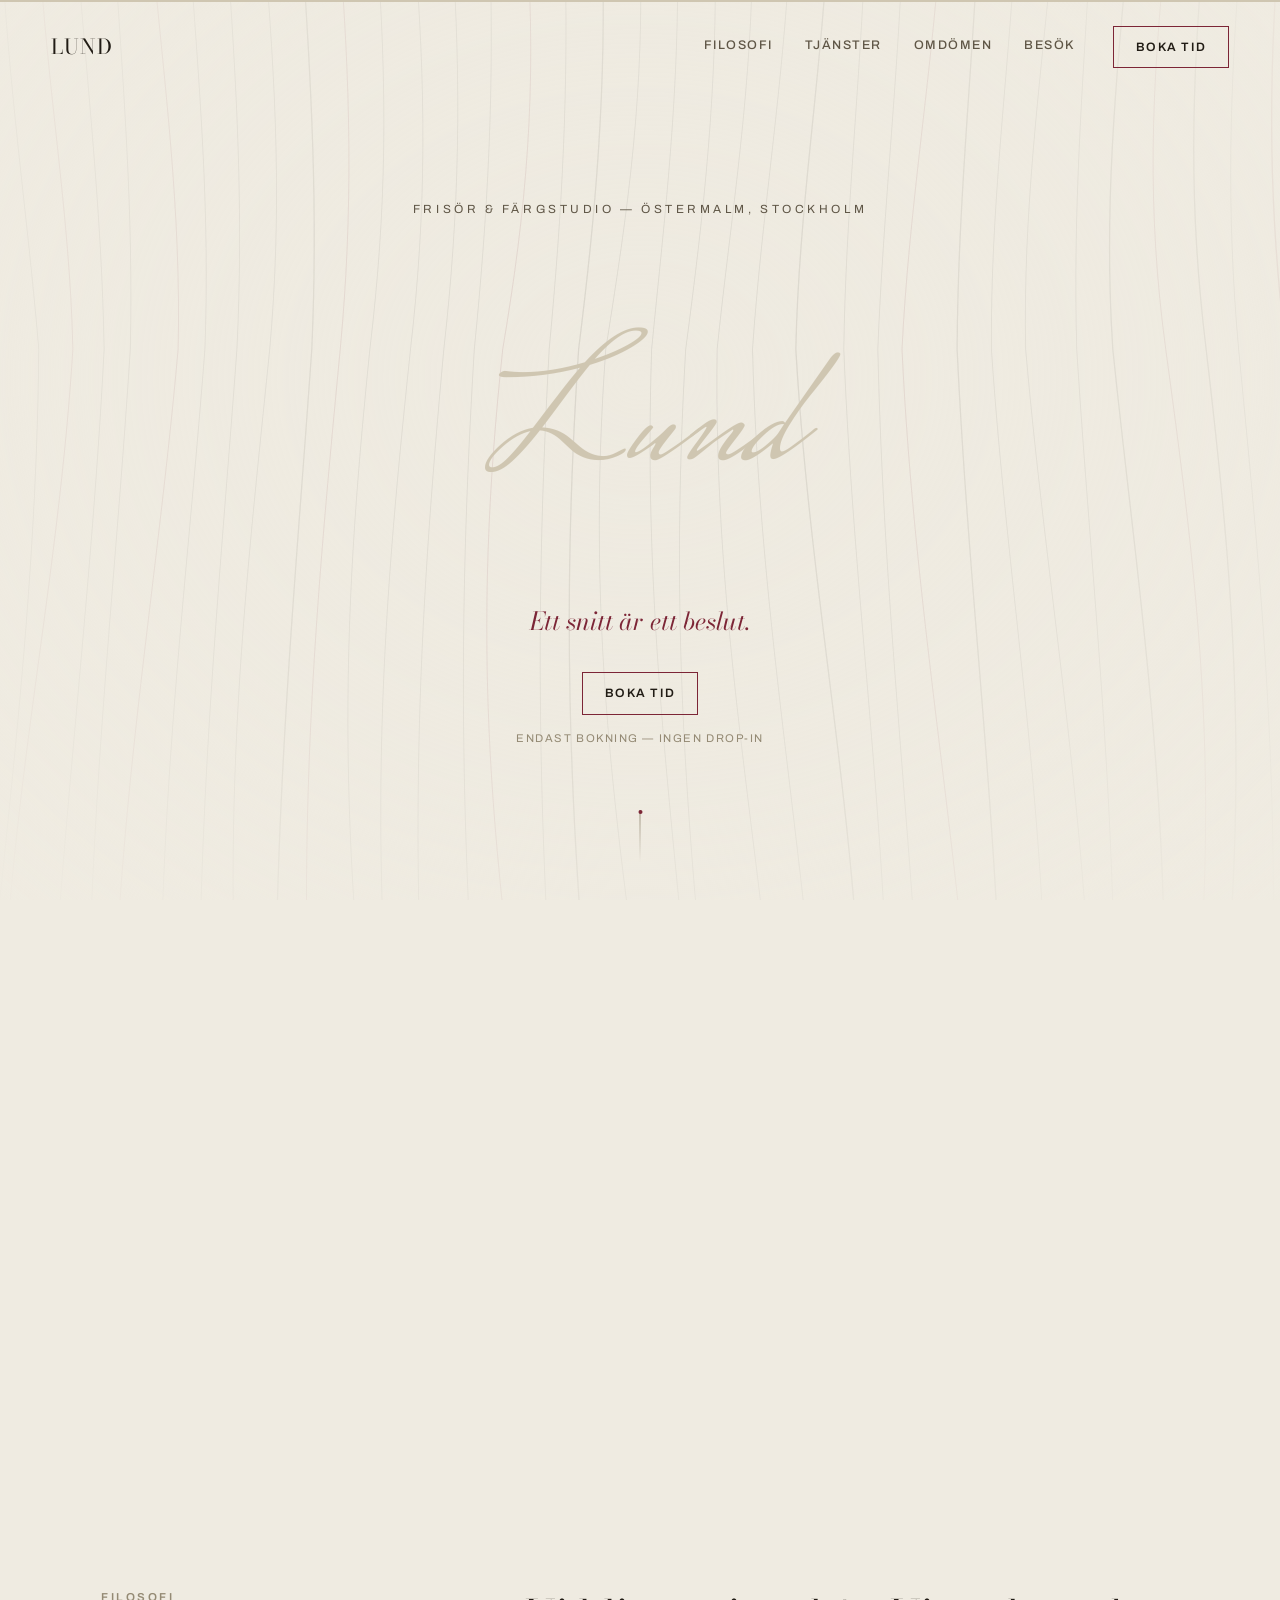
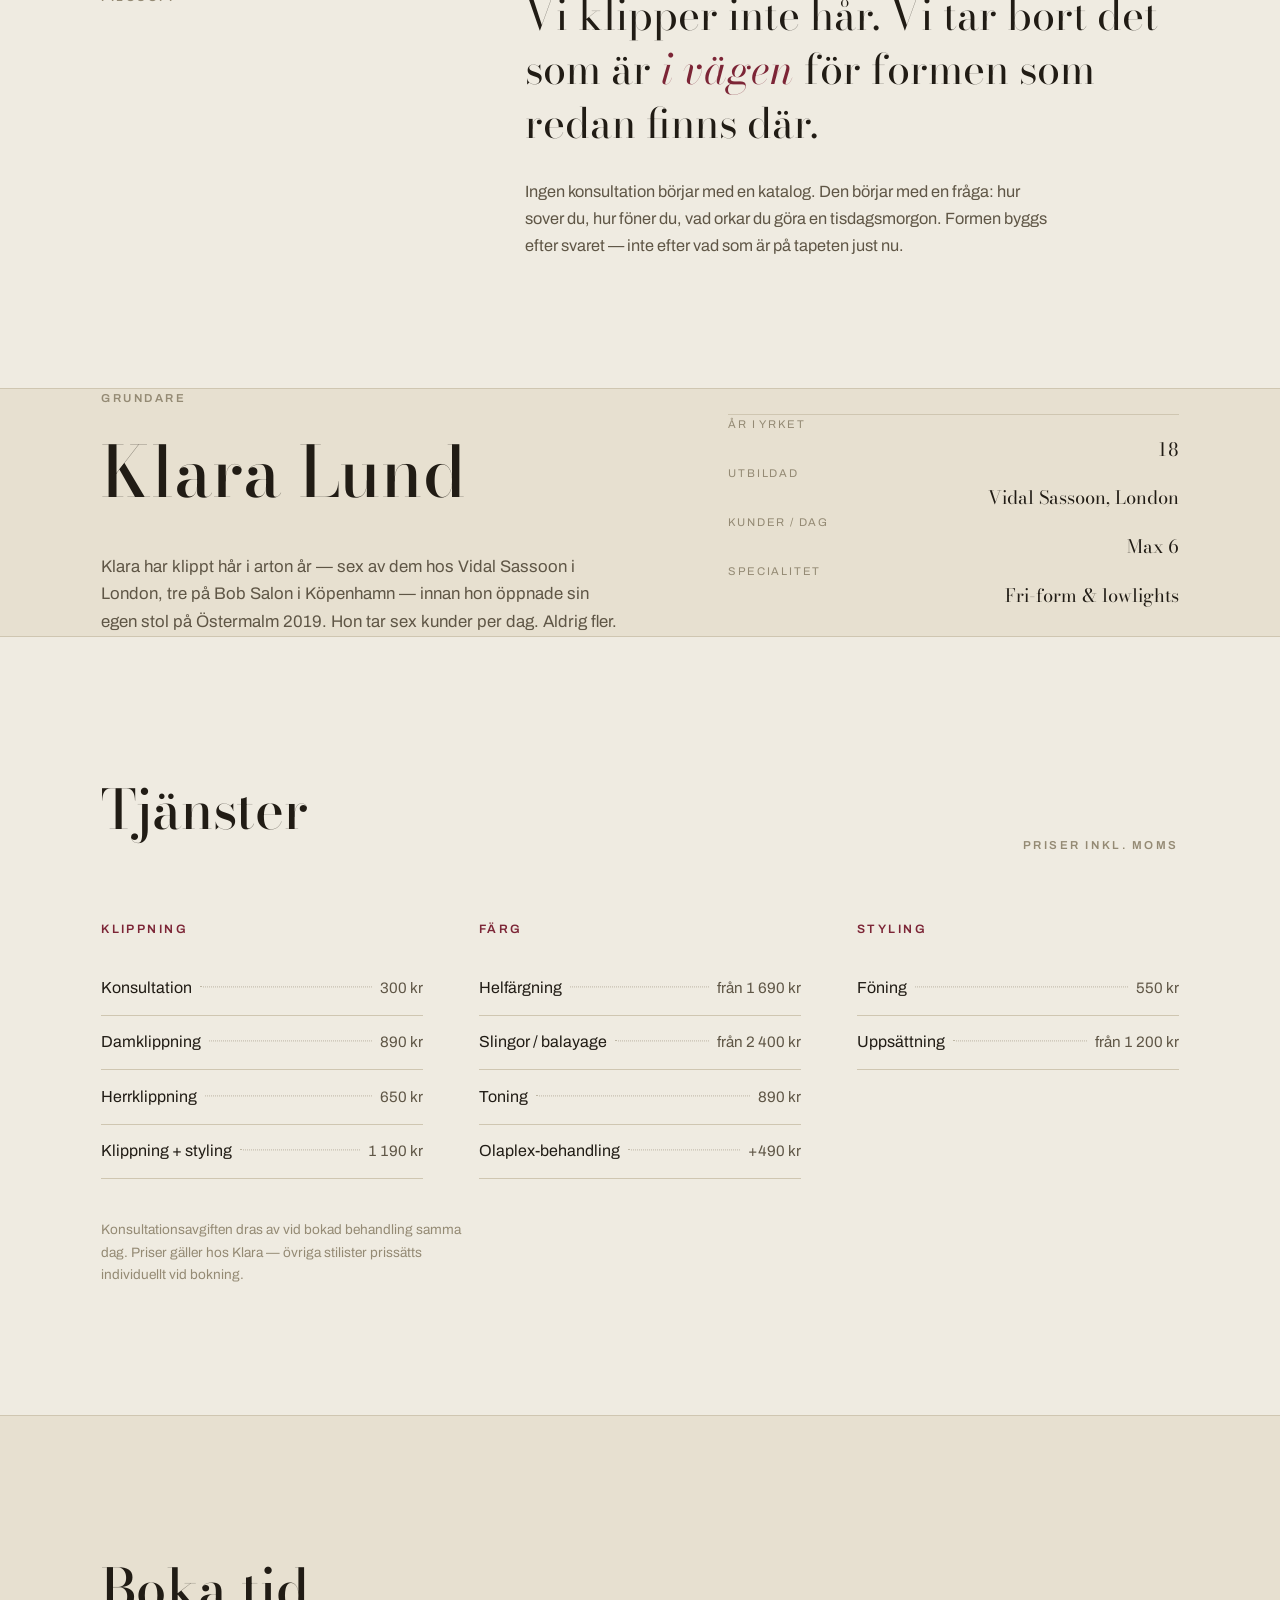
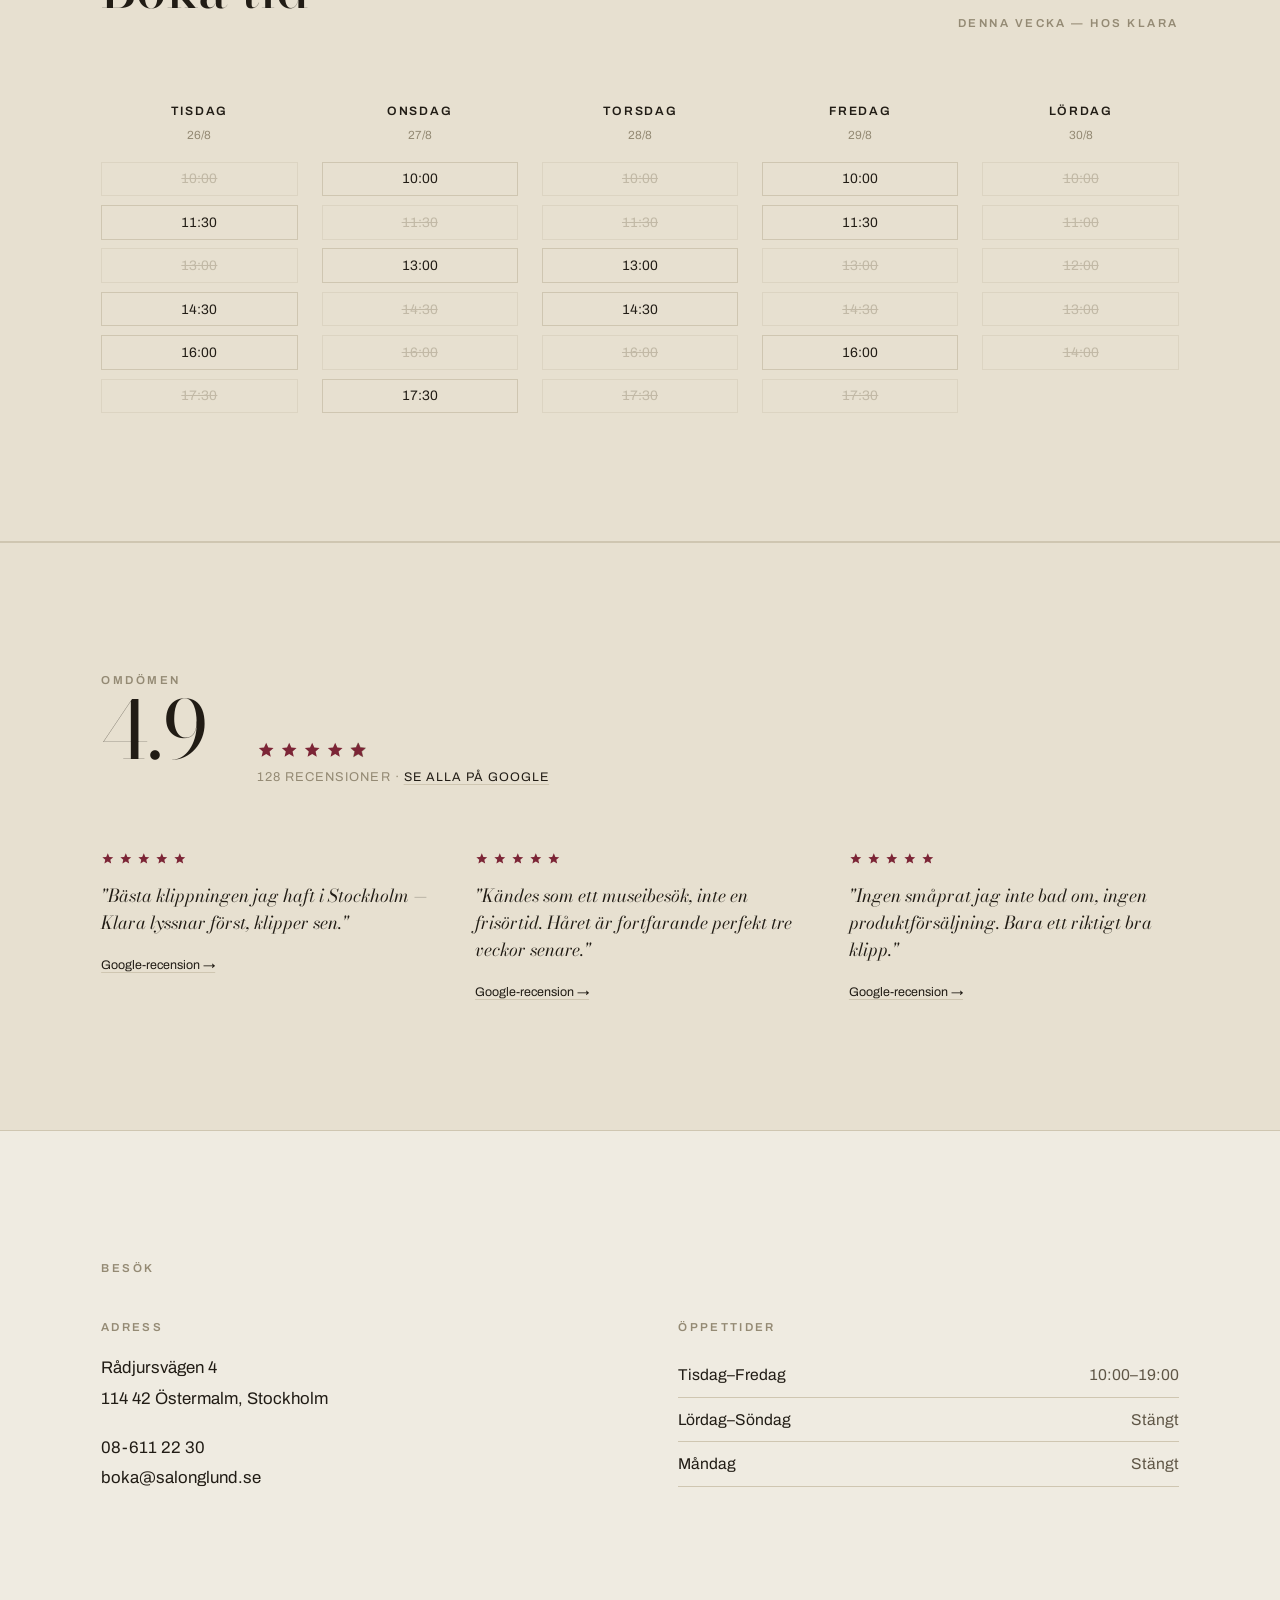
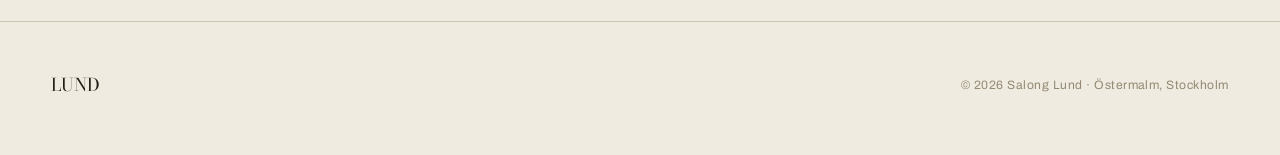
==== commit 748213c4: "Publish: Salong Lund — index.html" ====
--- a/sites/f39015e5-6d2f-413e-9696-3f8cc32d538b/index.html
+++ b/sites/f39015e5-6d2f-413e-9696-3f8cc32d538b/index.html
@@ -158,12 +158,6 @@
   .signature-text {
     display: block;
     font: inherit;
-    /* Padding lives HERE, not on .signature-wrap — background-clip:text
-       paints relative to this element's own box, so the safety margin for
-       the script font's swashes/ascenders (L's tail, d's loop) has to be
-       part of the box the gradient is actually sized against. Padding on
-       the parent only repositions this box, it doesn't enlarge what the
-       gradient covers. */
     padding: 0.35em 0.5em 0.08em 0.5em;
     text-align: center;
     background-image: linear-gradient(90deg,
@@ -440,7 +434,7 @@
       <a class="nav-link" href="#omdomen">Omdömen</a>
       <a class="nav-link" href="#besok">Besök</a>
     </div>
-    <a class="btn-book" href="#boka">Boka tid</a>
+    <!--FIELD:booking_url--><a class="btn-book" href="#boka">Boka tid</a><!--/FIELD:booking_url-->
   </nav>
 </header>
 
@@ -596,16 +590,16 @@
       <div class="visit-grid">
         <div class="visit-block reveal reveal-left">
           <h3>Adress</h3>
-          <address>Rådjursvägen 4<br>114 42 Östermalm, Stockholm</address>
-          <p style="margin-top:1.2rem;">08-611 22 30<br>boka@salonglund.se</p>
+          <!--FIELD:address--><address>Rådjursvägen 4<br>114 42 Östermalm, Stockholm</address><!--/FIELD:address-->
+          <p style="margin-top:1.2rem;"><!--FIELD:phone-->08-611 22 30<!--/FIELD:phone--><br><!--FIELD:email-->boka@salonglund.se<!--/FIELD:email--></p>
         </div>
         <div class="visit-block reveal reveal-right" style="--reveal-delay:0.1s;">
           <h3>Öppettider</h3>
-          <table class="hours-table">
+          <!--FIELD:opening_hours--><table class="hours-table">
             <tr><td>Tisdag–Fredag</td><td>10:00–19:00</td></tr>
-            <tr><td>Lördag</td><td>10:00–15:00</td></tr>
-            <tr><td>Söndag–Måndag</td><td>Stängt</td></tr>
-          </table>
+            <tr><td>Lördag–Söndag</td><td>Stängt</td></tr>
+            <tr><td>Måndag</td><td>Stängt</td></tr>
+          </table><!--/FIELD:opening_hours-->
         </div>
       </div>
     </div>
@@ -779,8 +773,8 @@
       { time: '14:30', open: false }, { time: '16:00', open: true }, { time: '17:30', open: false }
     ] },
     { label: 'Lördag', date: '30/8', slots: [
-      { time: '10:00', open: false }, { time: '11:00', open: true }, { time: '12:00', open: false },
-      { time: '13:00', open: true }, { time: '14:00', open: false }
+      { time: '10:00', open: false }, { time: '11:00', open: false }, { time: '12:00', open: false },
+      { time: '13:00', open: false }, { time: '14:00', open: false }
     ] }
   ];
 
@@ -867,10 +861,6 @@
     var count = Math.round(W / 34);
     for (var i = 0; i < count; i++) {
       var baseX = (i / count) * W * 1.1 - W * 0.05;
-      // Phase is mostly driven by x-position (a smooth sweep across the
-      // width) with only a small random offset per strand — neighbors then
-      // sway together like combed hair, instead of each strand jittering on
-      // its own unrelated cycle, which read as scratchy static.
       var sweepPhase = (baseX / W) * Math.PI * 1.6;
       strands.push({
         x: baseX,
@@ -890,9 +880,6 @@
       var steps = 40;
       for (var i = 0; i <= steps; i++) {
         var yT = i / steps, y = yT * H;
-        // Amplitude eases in near the top instead of starting at a fixed
-        // point — the strand still reads as one continuous flowing line
-        // rather than fanning out from an anchor.
         var envelope = Math.min(1, yT * 2.5);
         var sway = Math.sin(yT * Math.PI * s.freq + s.phase + t * s.speed) * s.amp * envelope;
         var x = s.x + sway;
@@ -915,4 +902,4 @@
   if (reduceMotion) draw(0); else requestAnimationFrame(frame);
 </script>
 </body>
-</html>
+</html>
